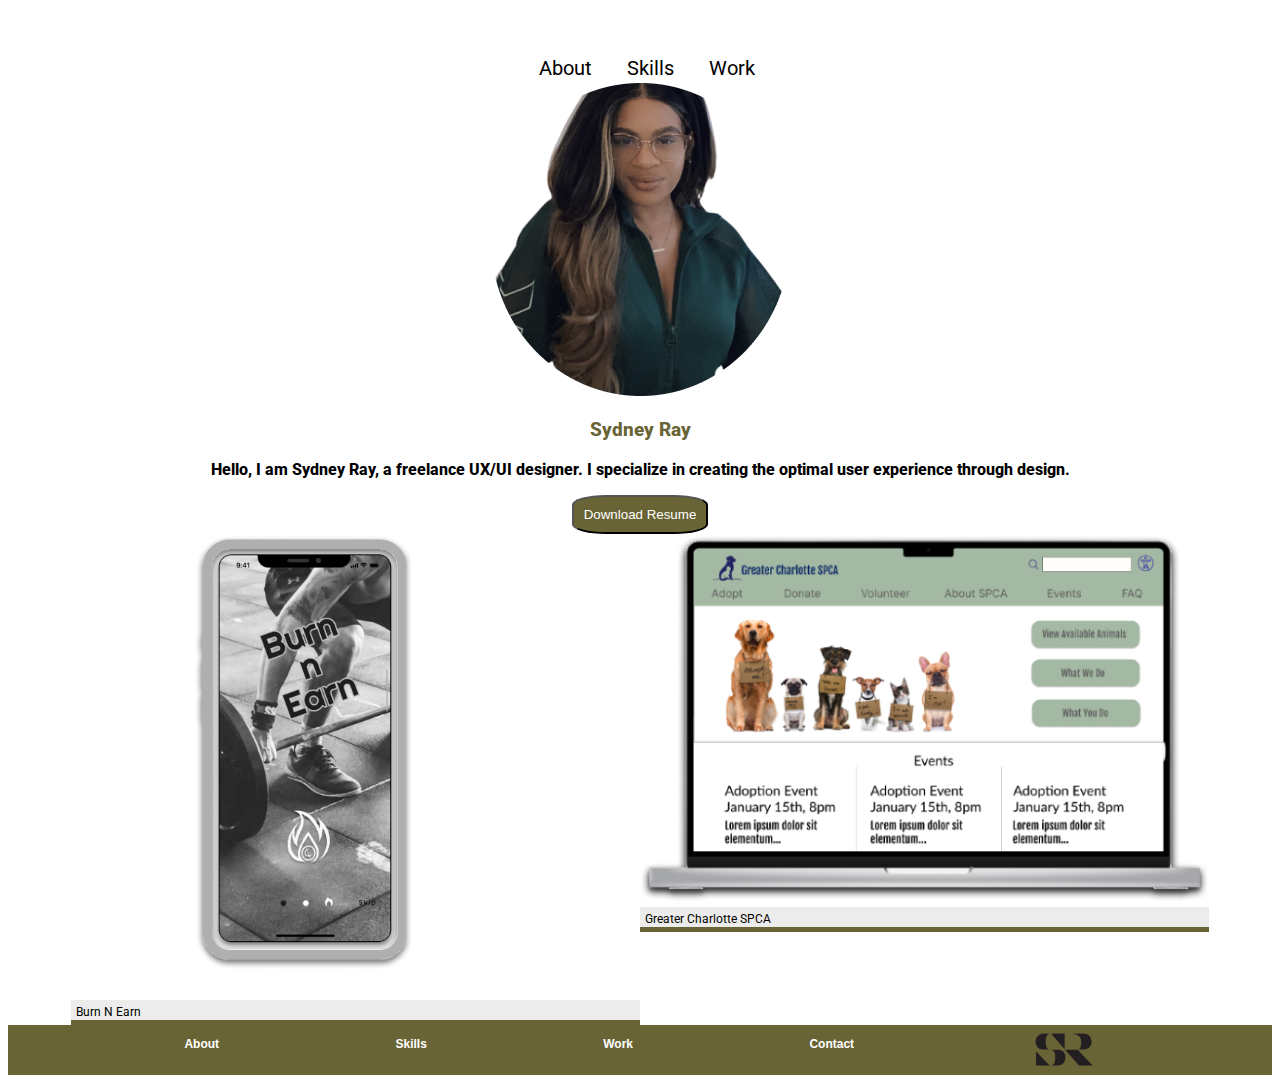
==== index 2.html @ df5cf343 "start" ====
<!DOCTYPE html>
<html>
<head>
    <link rel="stylesheet" href="style.css">
    <link rel="preconnect" href="https://fonts.googleapis.com">
<link rel="preconnect" href="https://fonts.gstatic.com" crossorigin>
<link href="https://fonts.googleapis.com/css2?family=Lexend:wght@100&family=Open+Sans:wght@300&family=Roboto:wght@300;400&display=swap" rel="stylesheet">
<body>
<header>
    <nav id="navBar">
        <div id="navigation">
        <ul>
            <li class="navTop">About</li>
            <li class="navTop">Skills</li>
            <li class="navTop">Work</li>
        </ul>
        </div>
      </nav>
</header>
    <section class="heroImg">
        <div style="text-align: center;">
            <img id="me" src="me.png" alt="Sydney Ray, brown-skinned girl wearing glasses, smiling">
            <h3 id="Sydney Ray" class="highlight" style="text-align: center;">Sydney Ray</h3>
            <p style="justify-content: center;">Hello, I am Sydney Ray, a freelance UX/UI designer. 
                I specialize in creating the optimal user experience through design.</p>
            <button class="Download">Download Resume</button>
          </div>
    </section>
    <section id="categoryGrid">
        <div id="BnE" class="categoryGridArea">
        <img class="box1" src="BNElogo@2x.png" alt="Guy lifitng weights on an app scren" width="40%" height="auto">
          <div class="heading">Burn N Earn</div>
        </div>
        <div id="GCSPCA" class="box2">
        <img src="GCSPCAlogo.png" alt="desktop screen of a pet adoption site with cats and dogs on the front page" width="100%" height="auto">
        <br> <div class="heading">Greater Charlotte SPCA</div>
        </div>
      </section>
    <section>
    <footer id="footer">
        <div id="footer">
            <p>About</p>
            <p>Skills</p>
            <p>Work</p>
            <p>Contact</p>
            <img src="logo.png" class="SR" alt="logo" style="display: inline-block;">
          </div>
    </footer>
</section>
</body>
</html>
---- style.css ----
body {
  font-family: 'Lexend', sans-serif;
  font-family: 'Open Sans', sans-serif;
  font-family: 'Roboto', sans-serif;
}
#navigation {
    float: right;
    display: inline-flex;
    padding: 1%;
    width: 100%;
    justify-content: space-evenly;
    text-align: right;
    font-size: 20px;
    color: black;
    height: 50px;
    right: 0;
    top: 0;
}
.navBar {
    float: right;
    display: inline-flex;
    padding: 1%;
    width: 100%;
    justify-content: space-evenly;
    text-align: right;
    font-size: 20px;
    color: black;
    height: 50px;
    right: 0;
    top: 0;
  }
#heroImg {
    height: 600px;
    padding: 25px;
    text-align: center;
    width: 50%;
    justify-content: center;
    align-items: center;

}
 #footer {
    left: 0;
    bottom: 0;
    display: inline-flex;
    padding: 0%;
    width: 100%;
    height: 50px;
    justify-content: space-evenly;
    text-align: center;
    font-size: 12px;
    background-color: #696435;
    color: white;
    font-family: Arial, Helvetica, sans-serif;

 }
 p {
   font-weight: 800;
   justify-content: center;
   align-items: center;
   word-wrap: normal;
 }
 h3 {
   color: #696435;
   font-weight: 800;
   justify-content: center;
   align-items: center;
  }
#logo {
    display: block;
    width: 20%;
    margin-right: auto;
    margin-left: auto;
    display: block;
}
button {
    justify-content: center;
    align-items: center;
    text-align: center;
    background-color: #696435;
    border-style: outset;
    border-radius: 25%;
    color: white;
    padding: 10px;
}

image {
    height: 100px;
}

#categoryGrid {
    margin: 0px 5%;
    display: grid;
    grid-template-columns: 1fr 1fr;
   /* grid-template-areas:
   "BNE GCSPCA"; */
  }
 

/*.categoryGridArea {
    background-position: center;
    background-size: cover;
    background-repeat: no-repeat;
    margin: 5px;
    cursor: pointer;
    display: grid;
    align-content: end;
  }
*/
  .heading {
    background-color: #ECECEC;
    padding: 5px;
    height: 10px;
    color: black;
    font-size: 12px;
    border-bottom: 5px solid #696435;
  }
.navTop {
    display: inline-block;
    padding: 15px;
}
.box1 {
    
    padding: 1px;
    margin-left: 20%;
}
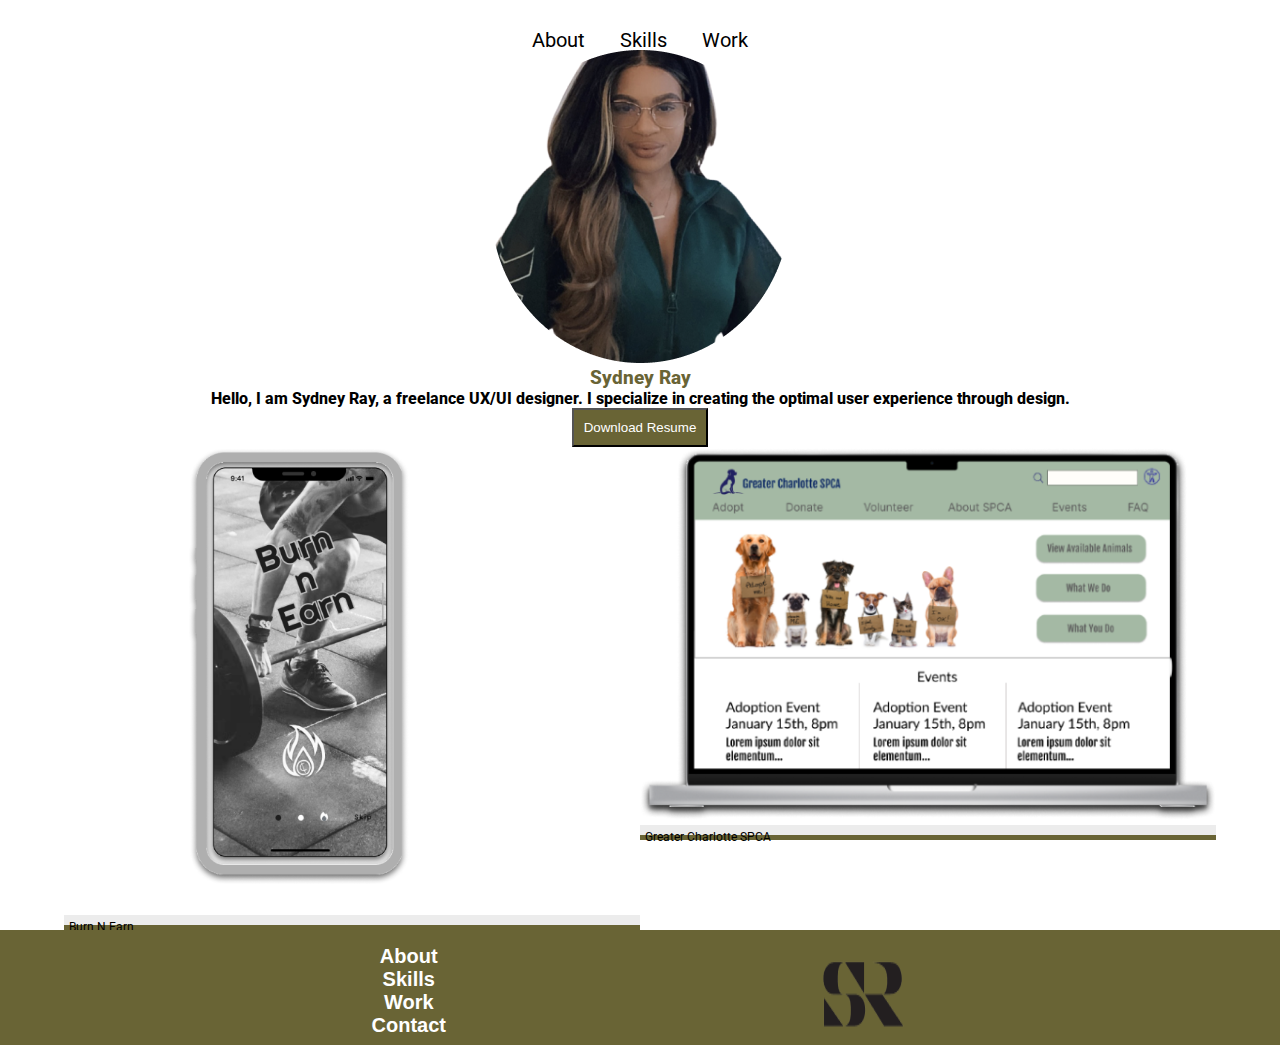
==== commit 53190e0b: "update 2.0" ====
--- a/index 2.html
+++ b/index 2.html
@@ -37,12 +37,14 @@
         </div>
       </section>
     <section>
-    <footer id="footer">
+    <footer>
         <div id="footer">
+            <div class="footer">
             <p>About</p>
             <p>Skills</p>
             <p>Work</p>
             <p>Contact</p>
+        </div>
             <img src="logo.png" class="SR" alt="logo" style="display: inline-block;">
           </div>
     </footer>
--- a/style.css
+++ b/style.css
@@ -15,6 +15,7 @@
     height: 50px;
     right: 0;
     top: 0;
+    margin-left: 100%;
 }
 .navBar {
     float: right;
@@ -39,20 +40,25 @@
 
 }
  #footer {
-    left: 0;
-    bottom: 0;
+   
     display: inline-flex;
-    padding: 0%;
     width: 100%;
-    height: 50px;
+    padding-top: 15px;
     justify-content: space-evenly;
     text-align: center;
-    font-size: 12px;
+    font-size: 20px;
     background-color: #696435;
     color: white;
     font-family: Arial, Helvetica, sans-serif;
 
  }
+
+.footer{
+  height: 100px;
+  background-color: #696435;
+  display: inline-block;
+ }
+
  p {
    font-weight: 800;
    justify-content: center;
@@ -78,7 +84,6 @@
     text-align: center;
     background-color: #696435;
     border-style: outset;
-    border-radius: 25%;
     color: white;
     padding: 10px;
 }
@@ -123,3 +128,62 @@
     padding: 1px;
     margin-left: 20%;
 }
+
+.flexContainer {
+  height: auto;
+  text-align: center;
+  display: grid;
+  grid-template-columns: 1fr 1fr 1fr;
+  margin-left: 10%;
+  margin-right: 10%;
+}
+
+.workGrid{
+  margin: 0px 5%;
+    display: grid;
+    grid-template-columns: 1fr 1fr;
+    grid-template-areas: 
+    "BurnNEarn GreaterCharlotteSPCA";
+    text-align: center;
+    padding: 50%;
+    
+}
+
+.projectButton {
+  text-align: center;
+  padding: 1%;
+  height: 50%;
+  margin-bottom: 20%;
+}
+
+.skillBox{
+
+  border: #696435 solid 2px;
+}
+*,
+*::before, 
+*::after {
+    margin: 0;
+    padding: 0;
+    box-sizing: border-box;
+}
+
+.liFooter {
+  text-decoration: none;
+  display: inline-flex;
+  padding: 40px;
+
+}
+
+@media only screen and (max-width: 600) {
+  .flexContainer {
+    flex-direction: column;
+    width: 100%;
+    grid-template-columns: 1fr;
+    grid-template-areas: 
+    "BurnNEarn"
+    "Greater CharlotteSPCA"
+    ;
+  }
+
+}